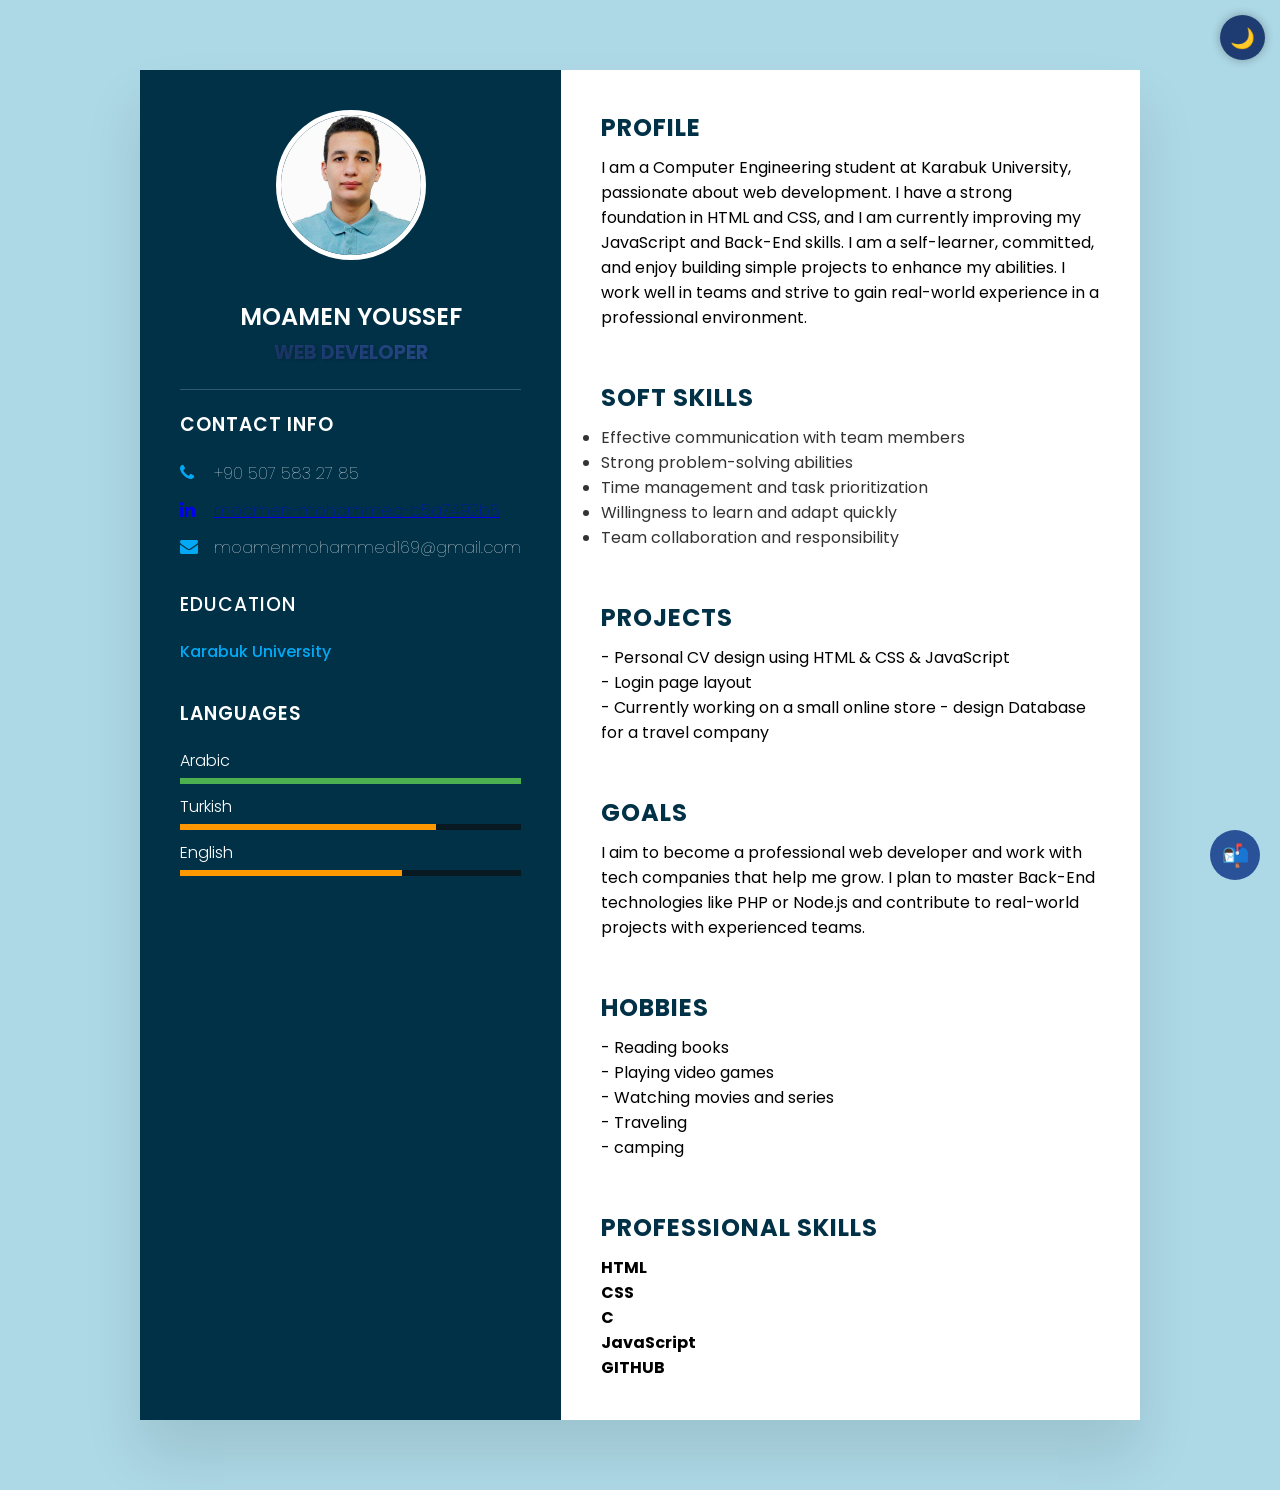
==== index.html @ 936e4306 "Update and rename cv1.html to index.html" ====
<!DOCTYPE html>
<html lang="ar">
<head>
    <meta charset="UTF-8">
    <meta name="viewport" content="width=device-width, initial-scale=1.0">
    <title> MY CV </title>

    <link rel="stylesheet" href="https://cdnjs.cloudflare.com/ajax/libs/font-awesome/4.7.0/css/font-awesome.css" 
          integrity="sha512-5A8nwdMOWrSz20fDsjczgUidUBR8liPYU+WymTZP1lmY9G6Oc7HlZv156XqnsgNUzTyMefFTcsFH/tnJE/+xBg==" 
          crossorigin="anonymous" referrerpolicy="no-referrer" />
    <link rel="stylesheet" href="cv1.css">
    <script src="cv1.js" ></script>
    

</head>

<body>
    

    <div class="container">
        <div class="left_side">
            <div class="profileText">
                <div class="imgBx">
                    <img src="my personal picture.jpg" alt="Profile Picture">
                </div>
                <h2>Moamen Youssef <br> <span>Web Developer</span></h2>
            </div>

            <div class="contactInfo">
                <h3 class="title">Contact Info</h3>
  <ul>
  <li>
  <span class="icon"><i class="fa fa-phone" aria-hidden="true"></i></span>
     <span class="text">+90 507 583 27 85 </span>
    </li>
 <li>
  <span class="icon">
    <a href="https://www.linkedin.com/in/moamen-mohammed-b5a7492b6" target="_blank" rel="noopener noreferrer">
      <i class="fa fa-linkedin"></i>
    </a>
  </span>
  <span class="text">
    <a href="https://www.linkedin.com/in/moamen-mohammed-b5a7492b6" target="_blank" rel="noopener noreferrer">
      moamen-mohammed-b5a7492b6
    </a>
  </span>
</li>
 <li>
          <span class="icon"><i class="fa fa-envelope"></i></span>
     <span class="text">moamenmohammed169@gmail.com</span>
               </li>
          </ul>
            </div>

            <div class="contactInfo education">
                <h3 class="title">Education</h3>
                <ul>
                    <li>
                        <h4>Karabuk University</h4>
                    </li>
                </ul>
            </div>

            <div class="contactInfo language">
                <h3 class="title">Languages</h3>
                <ul>
                    <li>
                        <span class="text">Arabic</span>
                        <span class="percent">
                        <div  style="width: 100%; "></div>
                        </span>
                    </li>
                    <li>
                        <span class="text">Turkish</span>
                          <span class="percent">
                        <div  style="width: 75%; "></div>
                        </span>
                    </li>
                    <li>
                        <span class="text">English</span>
                          <span class="percent">
                        <div  style="width: 65%; "></div>
                        </span>
                        
                    </li>
                </ul>
                
            </div>



            
        </div>

        <div class="right_side">
            <div class="about">
                <h2 class="title2">Profile</h2>
        <p>
            I am a Computer Engineering student at Karabuk University, passionate about web development. I have a strong foundation in HTML and CSS, and I am currently improving my JavaScript and Back-End skills. I am a self-learner, committed, and enjoy building simple projects to enhance my abilities. I work well in teams and strive to gain real-world experience in a professional environment.
        </p>
            </div>    
            
 
     
   

    <div class="about">
          <h2 class="title2">Soft Skills</h2>
          
    <ul>
        <li>Effective communication with team members</li>
        <li>Strong problem-solving abilities</li>
        <li>Time management and task prioritization</li>
        <li>Willingness to learn and adapt quickly</li>
        <li>Team collaboration and responsibility</li>
    </ul>
    
    </div>

    <div class="about">
        <h2 class="title2">Projects</h2>
        <p>
            - Personal CV design using HTML & CSS & JavaScript<br>
            - Login page layout <br>
            - Currently working on a small online store 
            - design  Database for a travel company<br>
        </p>
    </div>

    <div class="about">
        <h2 class="title2">Goals</h2>
        <p>
            I aim to become a professional web developer and work with tech companies that help me grow. I plan to master Back-End technologies like PHP or Node.js and contribute to real-world projects with experienced teams.
        </p>
    </div>
    <div class="about">
        <h2 class="title2">Hobbies</h2>
        <p>
            - Reading books<br>
            - Playing video games<br>
            - Watching movies and series<br>
            - Traveling<br>
            - camping
        </p>
    </div>

      <div class="about skills">
         <h2 class="title2">professional Skills</h2>
      <div class="boxtext">
        <h4>HTML</h4>
        
    
      </div> 
       <div class="boxtext">

        <h4>CSS</h4>
        
    
      </div> 
       <div class="boxtext">

        <h4>C</h4>
        
    
      </div> 

       <div class="boxtext">

        <h4>JavaScript</h4>
        
    
      </div> 
       <div class="boxtext">

        <h4>GITHUB</h4>
        
 </div>
</div>
</div>
</div>
</body>
</html>
---- cv1.css ----
@import url('https://fonts.googleapis.com/css?family=Poppins:200,300,400,500,600,700,800,900&display=swap');

* {
    margin: 0;
    padding: 0;
    box-sizing: border-box;
    font-family: 'Poppins', sans-serif;
}

body {
    background: lightblue;
    display: flex;
    justify-content: center;
    align-items: center;
    min-height: 100vh;
    padding: 20px;
}

.container {
    position: relative;
    width: 100%;
    max-width: 1000px;
    min-height: 1000px;
    background-color: #fff;
    margin: 50px;
    display: grid;
    grid-template-columns: 1fr 2fr;
    box-shadow: 0 35px 55px rgba(0, 0, 0, 0.1);
}

.container .left_side {
    position: relative;
    background-color: #003147;
    padding: 40px;
}

.profileText {
    position: relative;
    display: flex;
    flex-direction: column;
    align-items: center;
    padding-bottom: 20px;
    border-bottom: 1px solid rgba(255, 255, 255, 0.2);
}

.profileText .imgBx {
    position: relative;
    width: 150px;
    height: 150px;
    border-radius: 50%;
    overflow: hidden;
    margin-bottom: 20px;
    border: 5px solid #fff;
}

.profileText .imgBx img {
    top: 0;
    left: 0;
    width: 100%;
    height: 100%;
    object-fit: cover;
}

.profileText h2 {
    color: #fff;
    font-size: 1.5em;
    margin-top: 20px;
    text-transform: uppercase;
    text-align: center;
    font-weight: 600;
    line-height: 1.4em;
}

.profileText h2 span {
    font-size: 0.8em;
    font-weight: 300;
    color: #0b0c0c;
}

.title {
    color: #fff;
    text-transform: uppercase;
    font-weight: 600;
    letter-spacing: 1px;
    margin-bottom: 20px;
}

.contactInfo {
    position: relative;
    padding-top: 20px;
}

.contactInfo ul {
    position: relative;
}

.contactInfo ul li {
    position: relative;
    list-style: none;
    margin: 10px 0;
    cursor: pointer;
    align-items: center;
    white-space: nowrap;
}

.contactInfo ul li .icon {
    display: inline-block;
    width: 30px;
    font-size: 18px;
    color: #03a9f4;
}

.contactInfo ul li .text {
    color: #fff;
    font-weight: 50;
}

.contactInfo.education li {
    margin-bottom: 15px;
}

.contactInfo.education h3 {
    color: #fff;
    font-weight: 500;
}

.contactInfo.education h4 {
    color: #03a9f4;
    font-weight: 500;
}

.contactInfo.language ul li {
    margin-bottom: 10px;
}

.contactInfo.language .text {
    color: #fff;
    font-weight: 300;
}

.contactInfo.language .percent {
    position: relative;
    width: 100%;
    height: 6px;
    background: #081921;
    display: block;
    margin-top: 5px;
}

.contactInfo.language .percent div {
    position: absolute;
    top: 0;
    left: 0;
    height: 100%;
    background: #03a9fa;
}

.container .right_side {
    position: relative;
    background-color: #fff;
    padding: 40px;
}

.about {
    margin-bottom: 50px;
}

.about:last-child {
    margin-bottom: 0;
}

.title2 {
    color: #003147;
    text-transform: uppercase;
    letter-spacing: 1px;
    margin-bottom: 10px;
}

.p {
    color: #333;
}

.about .box {
    display: flex;
    flex-direction: row;
    margin: 20px 0;
}

.about ul li {
    color: #333333;
}

.about.box .text h4 {
    text-transform: uppercase;
    color: #2a7da2;
    font-size: 10px;
}

.skills.box {
    position: relative;
    width: 100%;
    display: grid;
    justify-content: center;
    align-items: center;
    grid-template-columns: 150px 1fr;
}

.skills.box .h4 {
    text-transform: uppercase;
    color: #848c99;
    font-weight: 500;
}

@media (max-width: 768px) {
    .container {
        grid-template-columns: 1fr;
        margin: 20px;
    }
    .container .left_side {
        padding: 20px;
        margin-bottom: 20px;
    }
}

.dark-mode {
    background-color: #121212;
}

.dark-mode .container {
    background-color: #fff; 
}

.dark-mode .left_side {
    background-color: #1a1a1a;
}
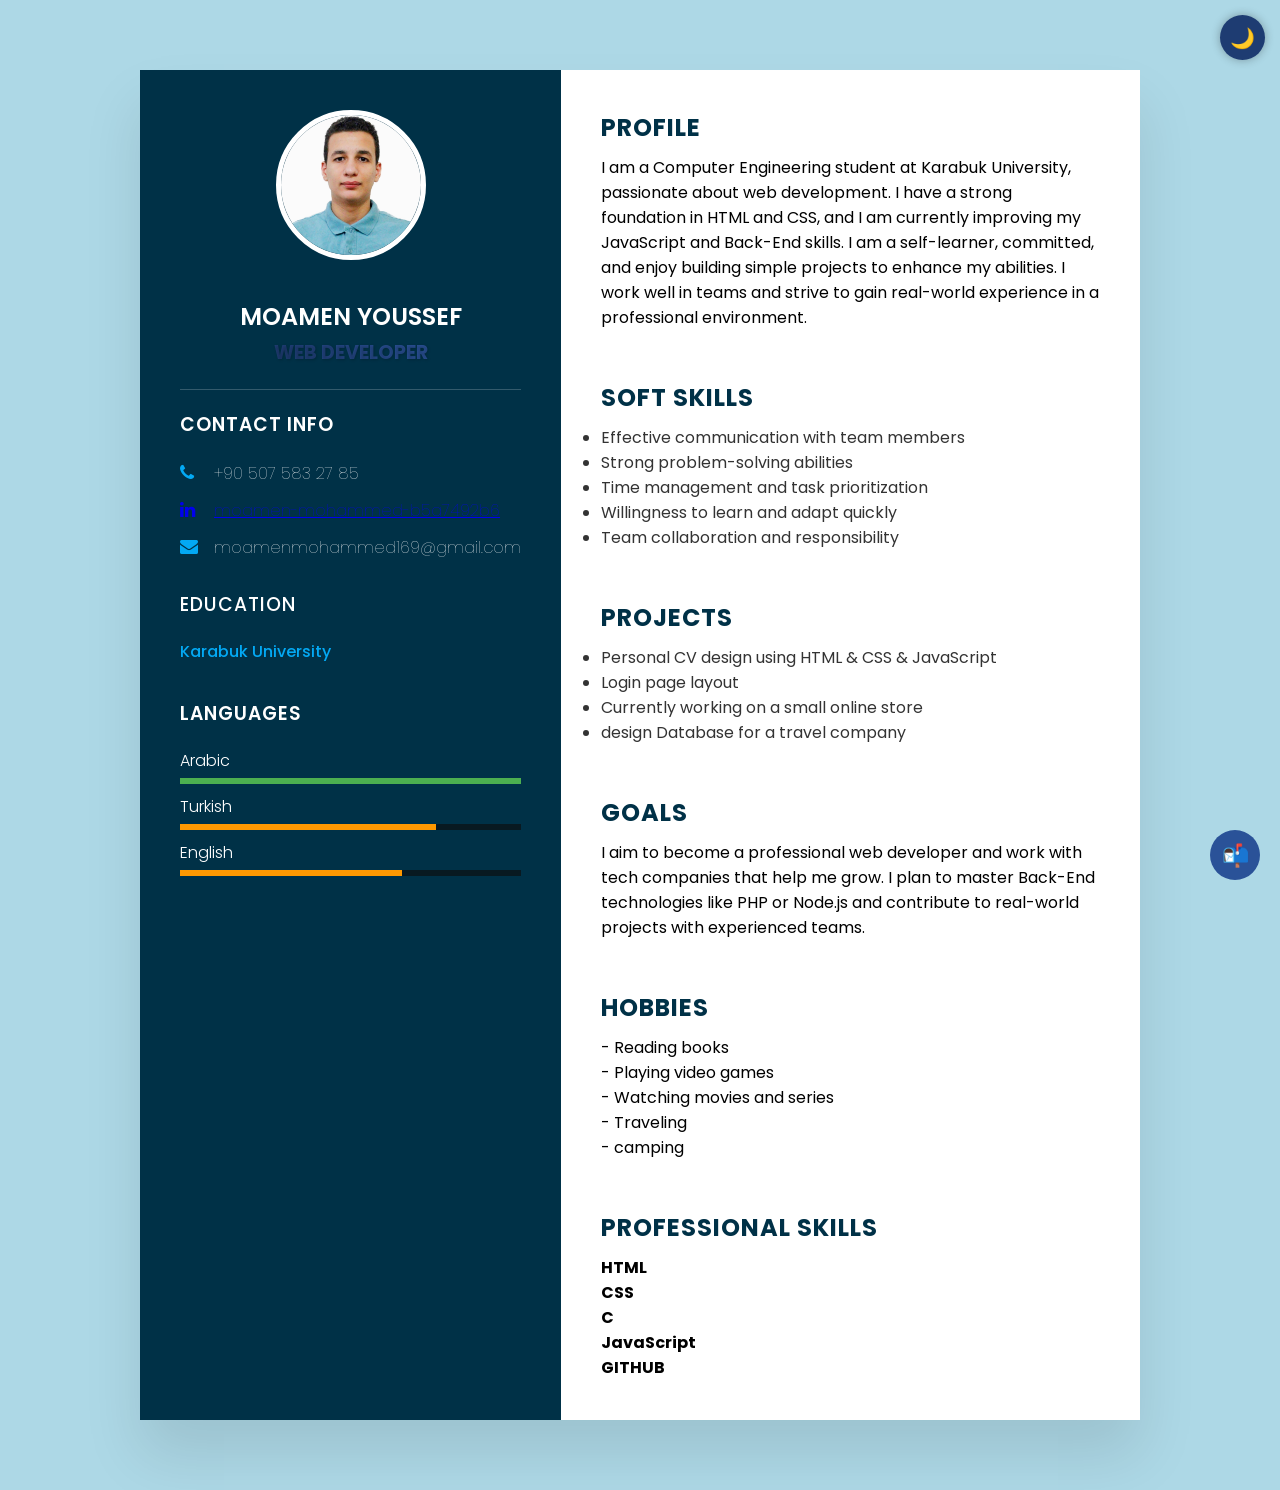
==== commit bb4a6b9e: "Update index.html" ====
--- a/index.html
+++ b/index.html
@@ -119,12 +119,14 @@
 
     <div class="about">
         <h2 class="title2">Projects</h2>
-        <p>
-            - Personal CV design using HTML & CSS & JavaScript<br>
-            - Login page layout <br>
-            - Currently working on a small online store 
-            - design  Database for a travel company<br>
-        </p>
+<ul>
+        
+            <li> Personal CV design using HTML & CSS & JavaScript</li>
+            <li> Login page layout </li>
+            <li> Currently working on a small online store </li>
+            <li> design  Database for a travel company</li>
+        </ul>
+        
     </div>
 
     <div class="about">
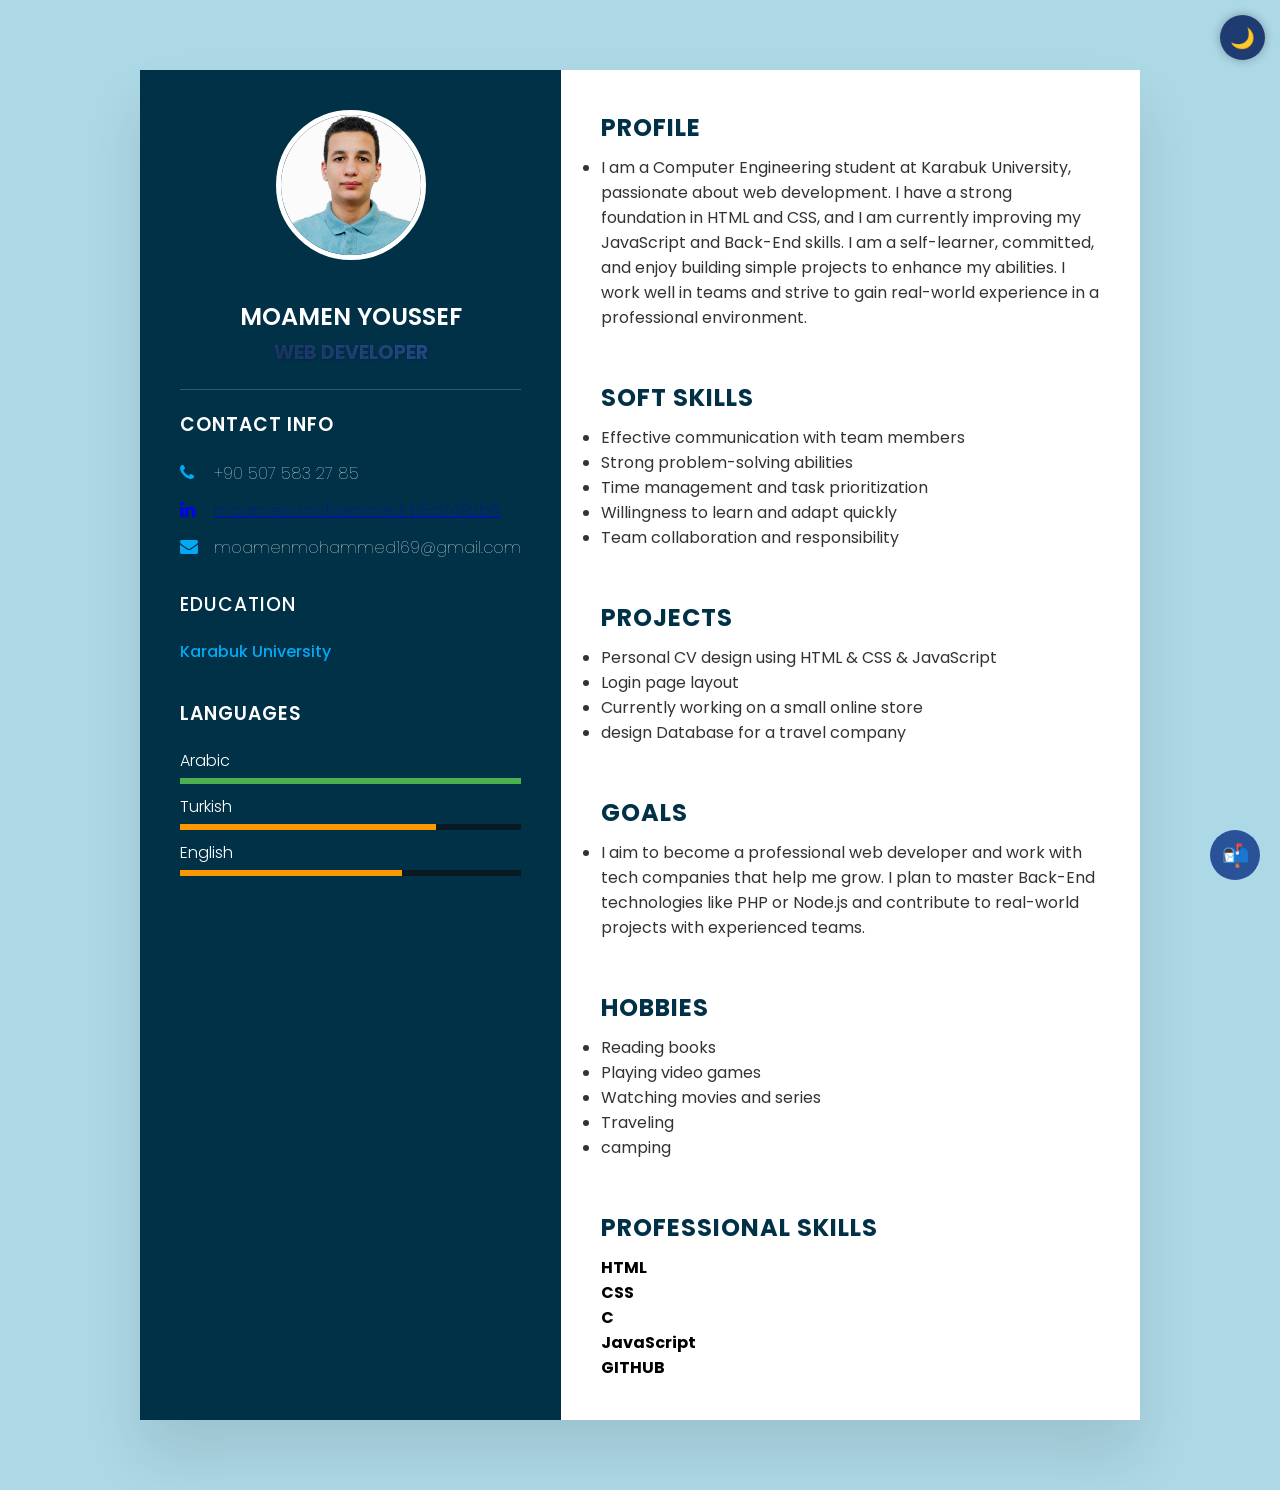
==== commit 329af84d: "Update index.html" ====
--- a/index.html
+++ b/index.html
@@ -95,9 +95,11 @@
         <div class="right_side">
             <div class="about">
                 <h2 class="title2">Profile</h2>
-        <p>
+        <ul>
+            <li>
             I am a Computer Engineering student at Karabuk University, passionate about web development. I have a strong foundation in HTML and CSS, and I am currently improving my JavaScript and Back-End skills. I am a self-learner, committed, and enjoy building simple projects to enhance my abilities. I work well in teams and strive to gain real-world experience in a professional environment.
-        </p>
+          </li>
+            </ul>
             </div>    
             
  
@@ -108,18 +110,20 @@
           <h2 class="title2">Soft Skills</h2>
           
     <ul>
+        
         <li>Effective communication with team members</li>
         <li>Strong problem-solving abilities</li>
         <li>Time management and task prioritization</li>
         <li>Willingness to learn and adapt quickly</li>
         <li>Team collaboration and responsibility</li>
+        
     </ul>
     
     </div>
 
     <div class="about">
         <h2 class="title2">Projects</h2>
-<ul>
+        <ul>
         
             <li> Personal CV design using HTML & CSS & JavaScript</li>
             <li> Login page layout </li>
@@ -131,24 +135,33 @@
 
     <div class="about">
         <h2 class="title2">Goals</h2>
-        <p>
-            I aim to become a professional web developer and work with tech companies that help me grow. I plan to master Back-End technologies like PHP or Node.js and contribute to real-world projects with experienced teams.
-        </p>
+        <ul>
+            <li>
+           
+         I aim to become a professional web developer and work with tech companies that help me grow. I plan to master Back-End technologies like PHP or Node.js and contribute to real-world projects with experienced teams.
+        </li>
+        </ul>
     </div>
     <div class="about">
         <h2 class="title2">Hobbies</h2>
-        <p>
-            - Reading books<br>
-            - Playing video games<br>
-            - Watching movies and series<br>
-            - Traveling<br>
-            - camping
-        </p>
+        
+              <ul>
+
+            <li>Reading books</li>
+            <li>Playing video games</li>
+            <li>Watching movies and series</li>
+            <li>Traveling</li>
+            <li>camping</li>
+
+            </ul>
+        
     </div>
 
       <div class="about skills">
          <h2 class="title2">professional Skills</h2>
       <div class="boxtext">
+
+
         <h4>HTML</h4>
         
     
